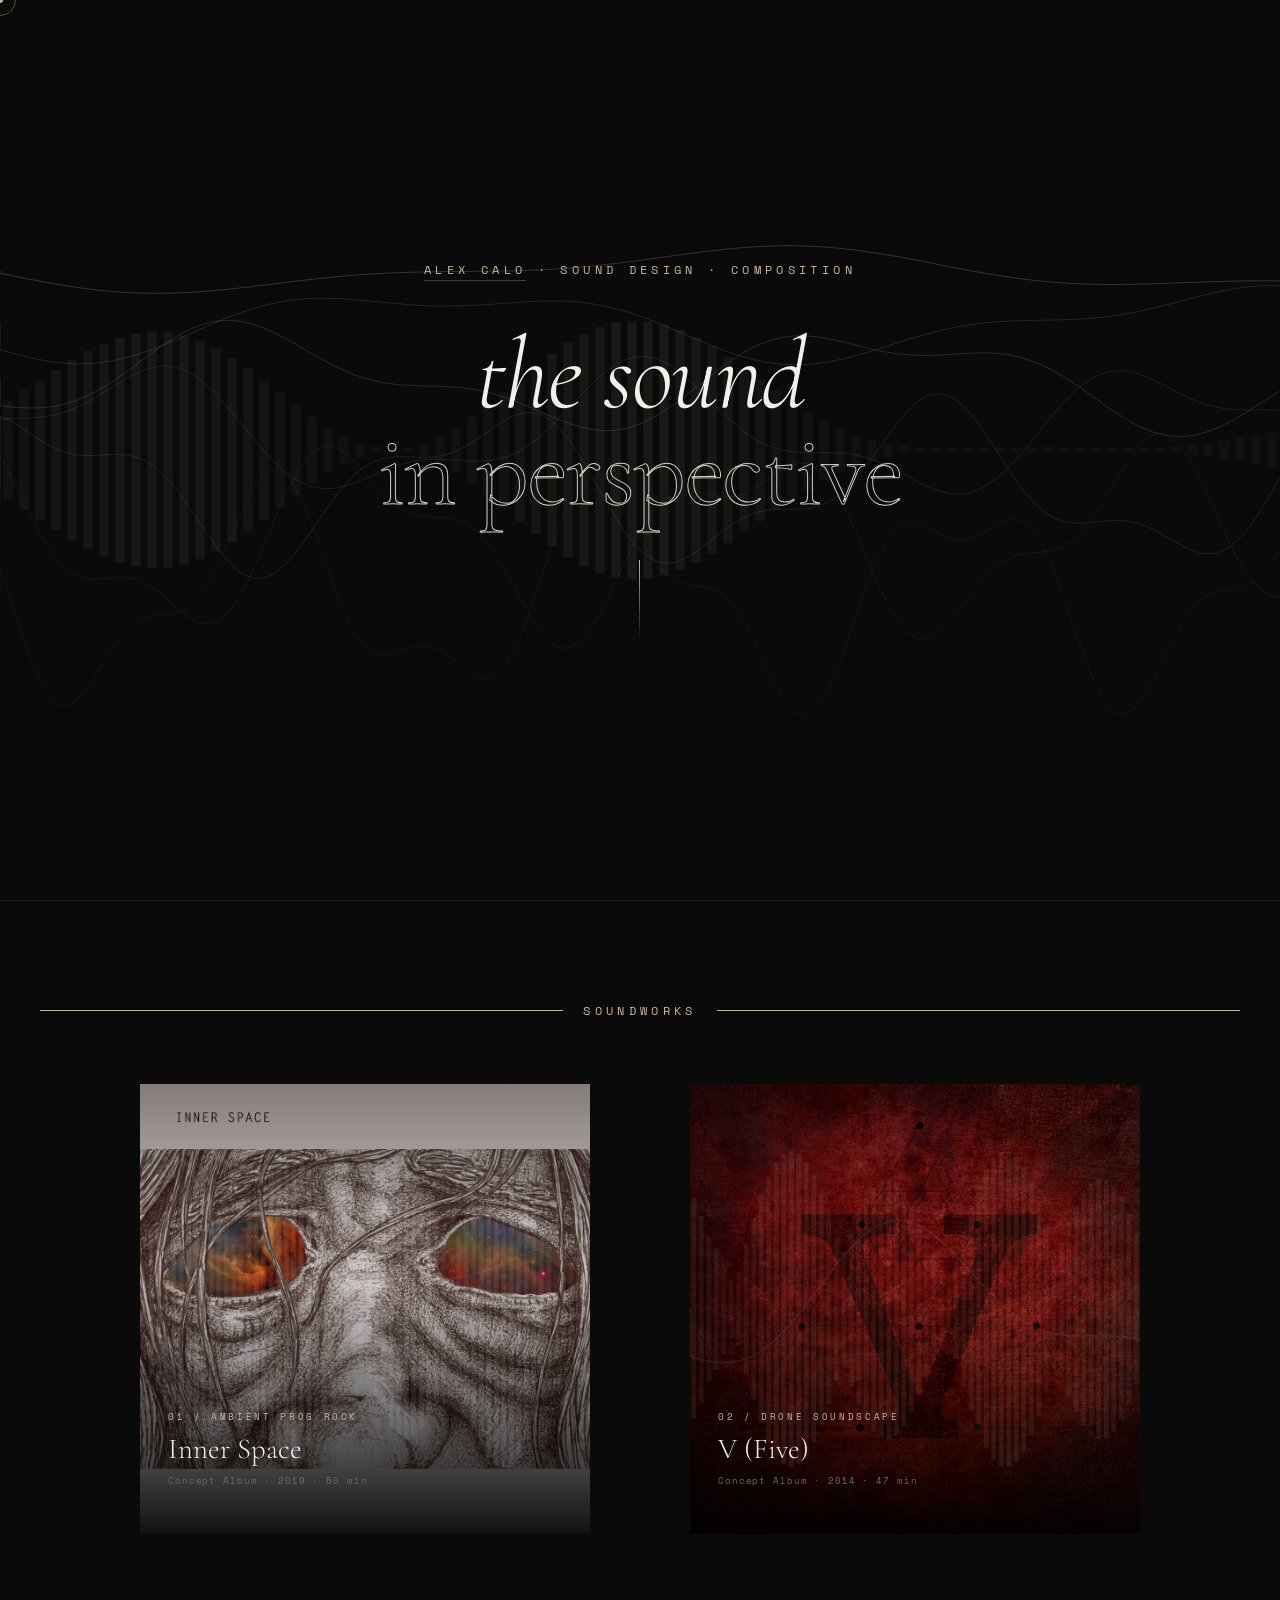
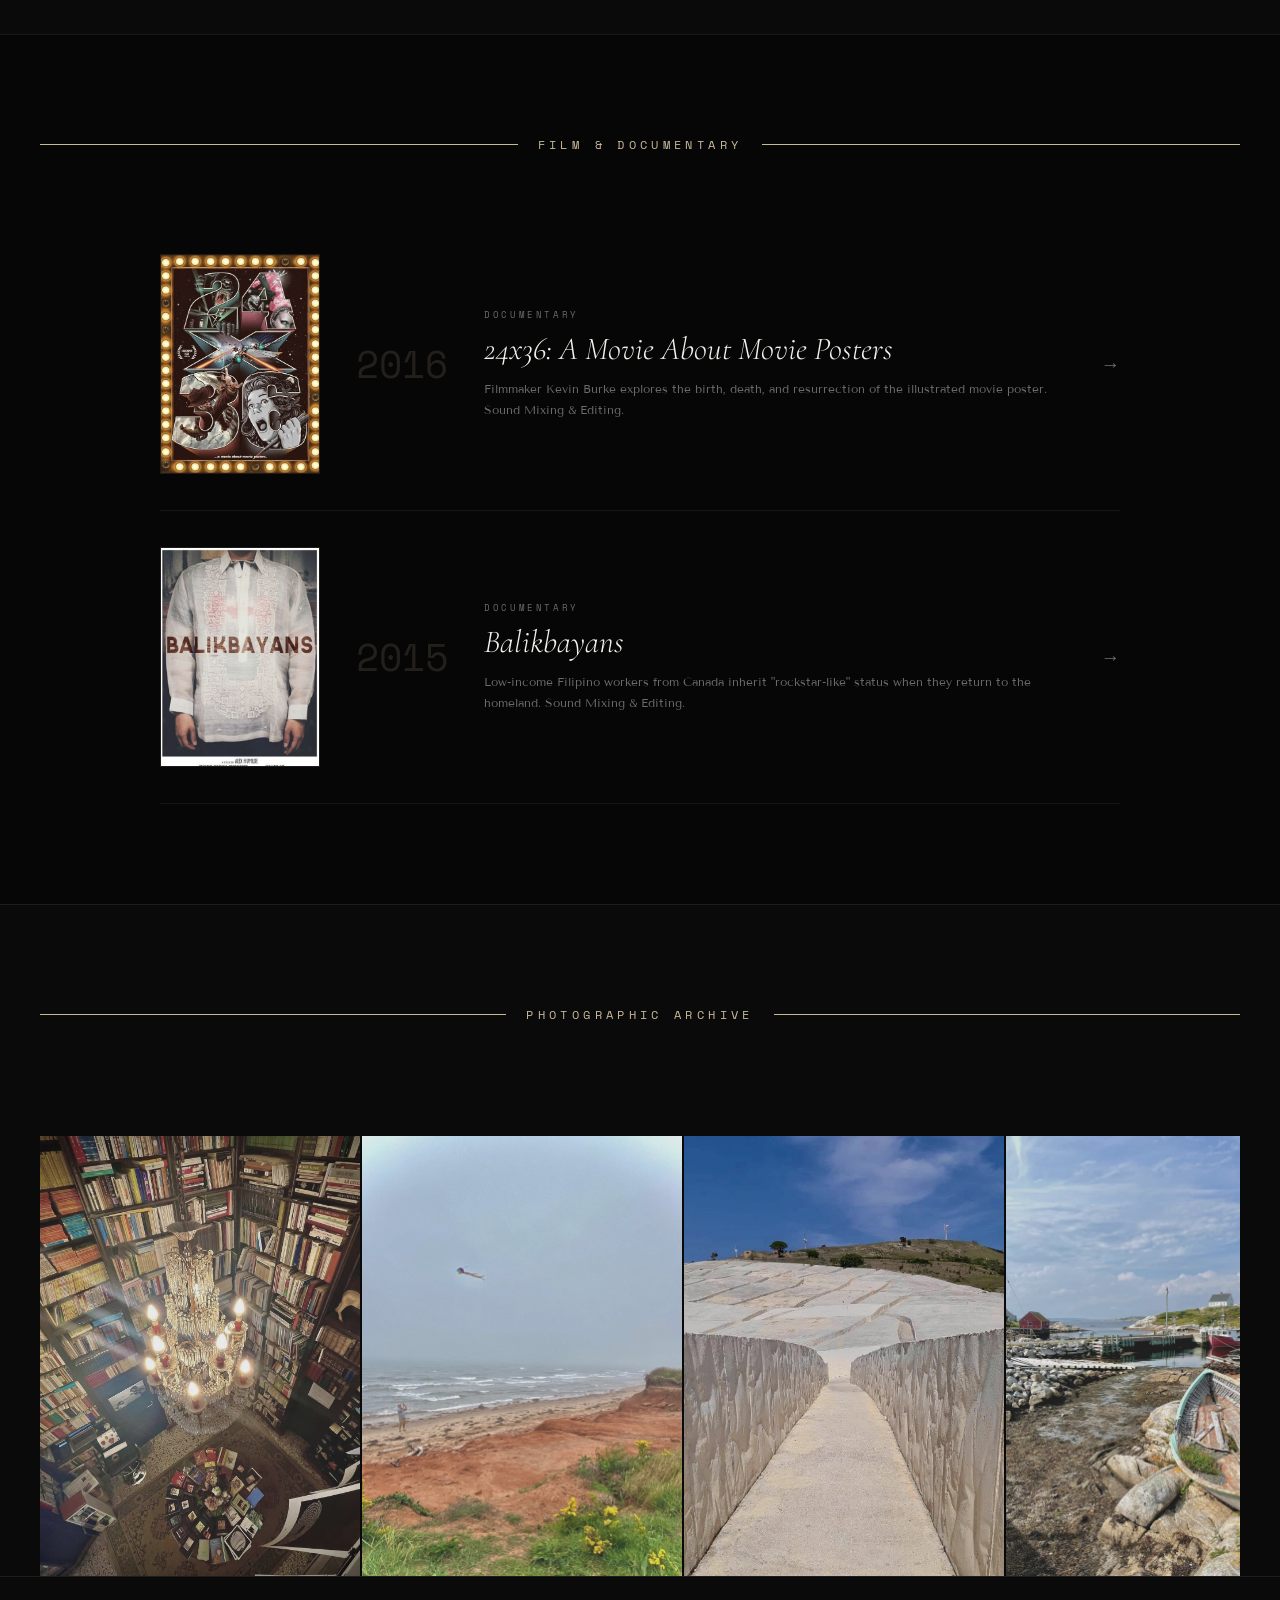
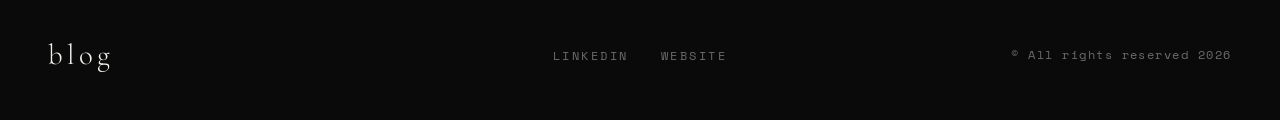
==== blog.html @ 9c6b8a1a "Add files via upload" ====
<!DOCTYPE html>
<html lang="en">
<head>
<meta charset="UTF-8">
<meta name="viewport" content="width=device-width, initial-scale=1.0">
<title>blog</title>
<link rel="preconnect" href="https://fonts.googleapis.com">
<link href="https://fonts.googleapis.com/css2?family=Cormorant+Garamond:ital,wght@0,300;0,400;1,300;1,400&family=Tenor+Sans&family=Space+Mono:ital@0;1&display=swap" rel="stylesheet">
<style>
  :root {
    --ink:    #0a0a0a;
    --paper:  #f2f0eb;
    --ash:    #6b6b6b;
    --bone:   #d4d0c8;
    --accent: #c8b89a;
    --white:  #f9f7f4;
  }

  *, *::before, *::after { box-sizing: border-box; margin: 0; padding: 0; }
  html { scroll-behavior: smooth; }

  body {
    background: var(--ink);
    color: var(--paper);
    font-family: 'Tenor Sans', sans-serif;
    overflow-x: hidden;
    cursor: crosshair;
  }

  /* ─── CURSOR ─── */
  .cursor-dot {
    position: fixed; width: 6px; height: 6px;
    background: var(--accent); border-radius: 50%;
    pointer-events: none; z-index: 9999;
    transform: translate(-50%, -50%);
  }
  .cursor-ring {
    position: fixed; width: 32px; height: 32px;
    border: 1px solid rgba(200,184,154,.4); border-radius: 50%;
    pointer-events: none; z-index: 9998;
    transform: translate(-50%, -50%);
    transition: transform .08s linear;
  }

  /* ─── HERO ─── */
  #hero {
    min-height: 100vh;
    display: flex; flex-direction: column;
    justify-content: center; align-items: center;
    position: relative; overflow: hidden;
    padding-top: 100px;
  }
  #waveCanvas {
    position: absolute; top: 0; left: 0;
    width: 100%; height: 100%; opacity: .55;
  }
  .hero-content {
    position: relative; z-index: 2;
    text-align: center; padding: 0 24px;
  }
  .hero-eyebrow {
    font-family: 'Space Mono', monospace;
    font-size: .78rem; letter-spacing: .35em; text-transform: uppercase;
    color: var(--accent); margin-bottom: 28px;
    opacity: 0; animation: fadeUp .8s .4s forwards;
  }
  .hero-eyebrow a {
    color: inherit; text-decoration: none;
    border-bottom: 1px solid rgba(200,184,154,.3);
    padding-bottom: 1px; transition: border-color .3s;
  }
  .hero-eyebrow a:hover { border-color: var(--accent); }
  h1 {
    font-family: 'Cormorant Garamond', serif;
    font-size: clamp(3.2rem, 8vw, 9rem);
    font-weight: 300; font-style: italic;
    line-height: .95; color: var(--paper); letter-spacing: -.02em;
    opacity: 0; animation: fadeUp .9s .6s forwards;
  }
  h1 em {
    font-style: normal; color: transparent;
    -webkit-text-stroke: 1px var(--bone);
  }
  .hero-line {
    width: 1px; height: 80px;
    background: linear-gradient(to bottom, var(--accent), transparent);
    margin: 40px auto 0;
    opacity: 0; animation: fadeUp .8s 1s forwards;
  }

  /* ─── SECTION BASE ─── */
  section {
    padding: clamp(40px, 10vw, 100px) clamp(24px, 6vw, 40px);
    position: relative;
  }
  /* Left-aligned label */
  .section-label {
    font-family: 'Space Mono', monospace;
    font-size: .78rem; letter-spacing: .35em; text-transform: uppercase;
    color: var(--accent); margin-bottom: 64px;
    display: flex; align-items: center; gap: 20px;
  }
  .section-label::before {
    content: ''; flex: 0 0 40px; height: 1px; background: var(--accent);
  }

  /* Centered label — accent lines on both sides, mirrors hero */
  .section-label-center {
    font-family: 'Space Mono', monospace;
    font-size: .78rem; letter-spacing: .35em; text-transform: uppercase;
    color: var(--accent); margin-bottom: 64px;
    display: flex; align-items: center; justify-content: center;
    gap: 20px; text-align: center;
    width: 100%;        /* stretch across parent so lines always extend */
    align-self: stretch;
  }
  .section-label-center::before,
  .section-label-center::after {
    content: ''; flex: 1; height: .5px; background: var(--accent);
  }

  /* ══════════════════════════════════════════════════
     ALBUM SECTION — centered like hero
     Layer order (bottom → top):
       1. .album-cover     — PNG image, object-fit:cover
       2. .album-tint      — dark gradient, keeps text legible
       3. .album-canvas    — animated waveform at 10% opacity
       4. .album-play-btn  — play/pause with countdown ring (shows on hover)
       5. .album-info      — title / meta / YouTube link (slides up on hover)
  ══════════════════════════════════════════════════ */
  #albums {
    border-top: 1px solid rgba(200,184,154,.1);
    display: flex;
    flex-direction: column;
    align-items: center;
  }
  .album-grid {
    display: grid;
    grid-template-columns: repeat(2, 1fr);
    gap: 100px;
    width: 100%;
    max-width: 1000px;
  }
  .album-card {
    position: relative; overflow: hidden;
    aspect-ratio: 1; background: #111;
    cursor: default;
  }

  /* Layer 1 — Album cover image */
  .album-cover {
    position: absolute; inset: 0;
    width: 100%; height: 100%;
    object-fit: cover; object-position: center;
    display: block;
    transition: transform .7s cubic-bezier(.25,.46,.45,.94);
  }
  .album-card:hover .album-cover { transform: scale(1.04); }

  /* Layer 2 — Permanent dark tint so text is always readable */
  .album-tint {
    position: absolute; inset: 0;
    background:
      linear-gradient(to top,  rgba(0,0,0,.92) 0%, rgba(0,0,0,.15) 55%, transparent 100%),
      linear-gradient(to bottom,rgba(0,0,0,.45) 0%, transparent 40%);
    z-index: 1;
  }

  /* Layer 3 — Animated soundwave overlay (90% transparent = opacity .10) */
  .album-canvas {
    position: absolute; inset: 0;
    width: 100%; height: 100%;
    opacity: .10;
    z-index: 2;
    mix-blend-mode: screen;
    pointer-events: none;
  }

  /* Layer 4 — Play / Pause button with countdown ring */
  .album-play-btn {
    position: absolute; top: 16px; right: 16px;
    width: 48px; height: 48px;
    border: 1px solid rgba(200,184,154,.55);
    border-radius: 50%;
    display: flex; align-items: center; justify-content: center;
    opacity: 0; transform: scale(.8);
    transition: opacity .3s, transform .3s, background .2s, border-color .2s;
    z-index: 4;
    backdrop-filter: blur(6px);
    background: rgba(0,0,0,.35);
    cursor: pointer;
  }
  .album-card:hover .album-play-btn { opacity: 1; transform: scale(1); }
  .album-play-btn:hover {
    background: rgba(200,184,154,.18);
    border-color: var(--accent);
  }
  /* Play triangle */
  .play-icon {
    width: 0; height: 0;
    border-top: 7px solid transparent;
    border-bottom: 7px solid transparent;
    border-left: 12px solid var(--accent);
    margin-left: 3px;
  }
  /* Pause bars — visible only when .is-playing */
  .pause-icon { display: none; gap: 4px; }
  .pause-icon span {
    display: block; width: 3px; height: 14px;
    background: var(--accent); border-radius: 1px;
  }
  .album-play-btn.is-playing .play-icon  { display: none; }
  .album-play-btn.is-playing .pause-icon { display: flex; }

  /* SVG countdown ring */
  .album-play-btn svg.progress-ring {
    position: absolute; inset: -1px;
    width: calc(100% + 2px); height: calc(100% + 2px);
    transform: rotate(-90deg);
    pointer-events: none;
  }
  .album-play-btn svg.progress-ring circle {
    fill: none;
    stroke: var(--accent);
    stroke-width: 1.5;
    stroke-dasharray: 141;
    stroke-dashoffset: 141;
    stroke-linecap: round;
  }

  /* Layer 5 — Info overlay */
  .album-info {
    position: absolute; bottom: 0; left: 0; right: 0;
    padding: 28px 28px 24px;
    z-index: 3;
    transform: translateY(8px);
    transition: transform .4s;
  }
  .album-card:hover .album-info { transform: translateY(0); }
  .album-num {
    font-family: 'Space Mono', monospace;
    font-size: .55rem; letter-spacing: .3em;
    color: var(--accent); margin-bottom: 8px; text-transform: uppercase;
  }
  .album-title {
    font-family: 'Cormorant Garamond', serif;
    font-size: 1.8rem; font-weight: 300; color: var(--paper);
  }
  .album-meta {
    font-family: 'Space Mono', monospace;
    font-size: .55rem; color: var(--ash);
    margin-top: 8px; letter-spacing: .1em;
  }

  /* YouTube link — slides in with the info block on hover */
  .album-yt-link {
    display: inline-flex; align-items: center; gap: 8px;
    margin-top: 14px;
    font-family: 'Space Mono', monospace;
    font-size: .52rem; letter-spacing: .18em; text-transform: uppercase;
    color: var(--accent); text-decoration: none;
    opacity: 0; transform: translateY(6px);
    transition: opacity .35s .1s, transform .35s .1s, color .2s;
  }
  .album-card:hover .album-yt-link { opacity: 1; transform: translateY(0); }
  .album-yt-link:hover { color: var(--paper); }
  .album-yt-link svg {
    width: 13px; height: 13px; flex-shrink: 0; fill: currentColor;
  }

  /* ══════════════════════════════════════════════════
     VIDEO SECTION — centered like hero
     Each item now has a movie poster thumbnail on the left.
  ══════════════════════════════════════════════════ */
  #videos {
    border-top: 1px solid rgba(200,184,154,.1);
    background: #060606;
    display: flex;
    flex-direction: column;
    align-items: center;
  }
  .video-list {
    display: flex; flex-direction: column; gap: 0;
    width: 100%;
    max-width: 960px;
  }
  .video-item {
    display: flex; align-items: center; gap: 36px;
    padding: 36px 0;
    border-bottom: 1px solid rgba(200,184,154,.08);
    cursor: pointer;
    transition: padding-left .3s;
    text-decoration: none; color: inherit;
  }
  .video-item:hover { padding-left: 10px; }

  /* Movie poster thumbnail */
  .video-poster {
    flex: 0 0 160px;
    height: 220px;
    position: relative;
    overflow: hidden;
    border: 1px solid rgba(200,184,154,.12);
    transition: border-color .3s;
  }
  .video-item:hover .video-poster { border-color: rgba(200,184,154,.4); }
  .video-poster img {
    width: 100%; height: 100%;
    object-fit: cover; object-position: center top;
    display: block;
    filter: grayscale(30%);
    transition: filter .4s, transform .5s;
  }
  .video-item:hover .video-poster img {
    filter: grayscale(0%);
    transform: scale(1.06);
  }
  /* Fallback gradient shown while image loads */
  .video-poster::before {
    content: '';
    position: absolute; inset: 0;
    background: linear-gradient(160deg, #1c1c1c, #0a0a0a);
    z-index: -1;
  }

  /* Year badge */
  .video-num {
    font-family: 'Space Mono', monospace;
    font-size: 2.4rem; font-weight: 400;
    color: rgba(200,184,154,.15); line-height: 1;
    min-width: 72px; text-align: center;
    transition: color .3s; flex-shrink: 0;
  }
  .video-item:hover .video-num { color: rgba(200,184,154,.45); }

  .video-body { flex: 1; }
  .video-tag {
    font-family: 'Space Mono', monospace;
    font-size: .55rem; letter-spacing: .3em;
    color: var(--ash); text-transform: uppercase; margin-bottom: 10px;
  }
  .video-title {
    font-family: 'Cormorant Garamond', serif;
    font-size: clamp(1.4rem, 2.5vw, 2.2rem);
    font-weight: 300; font-style: italic;
    color: var(--paper); line-height: 1.15; transition: color .3s;
  }
  .video-item:hover .video-title { color: var(--accent); }
  .video-desc {
    font-family: 'Tenor Sans', sans-serif;
    font-size: .78rem; color: var(--ash);
    margin-top: 10px; line-height: 1.7;
  }
  .video-arrow {
    font-size: 1.2rem; color: var(--ash);
    align-self: center; flex-shrink: 0;
    transition: transform .3s, color .3s;
  }
  .video-item:hover .video-arrow {
    transform: translateX(8px); color: var(--accent);
  }
  .video-arrow a {
    color: inherit; text-decoration: none;
  }

  /* ══════════════════════════════════════════════════
     PHOTO CAROUSEL
     .photo-cell uses a real <img> instead of canvas.
     Caption still slides up on hover.
  ══════════════════════════════════════════════════ */
  #photos {
    border-top: 1px solid rgba(200,184,154,.1);
    overflow: hidden; padding-bottom: 0;
  }
  .photo-header { padding-bottom: 48px; }
  .carousel-track-wrap {
    overflow: hidden; position: relative;
    margin: 0 -clamp(24px,6vw,40px);
  }
  .carousel-track {
    display: flex; gap: 2px;
    width: max-content;
    animation: slide 38s linear infinite;
    will-change: transform;
  }
  .carousel-track:hover { animation-play-state: paused; }

  @keyframes slide {
    from { transform: translateX(0); }
    to   { transform: translateX(-50%); }
  }

  .photo-cell {
    position: relative; flex: 0 0 320px; height: 440px;
    overflow: hidden; background: #111; cursor: pointer;
  }

  /* The real photograph */
  .photo-cell img {
    position: absolute; inset: 0;
    width: 100%; height: 100%;
    object-fit: cover; object-position: center;
    display: block;
    transition: transform .6s cubic-bezier(.25,.46,.45,.94);
    filter: grayscale(20%) brightness(.92);
  }
  .photo-cell:hover img {
    transform: scale(1.05);
    filter: grayscale(0%) brightness(1);
  }

  /* Subtle grain overlay on photos */
  .photo-cell::after {
    content: '';
    position: absolute; inset: 0;
    background-image: url("data:image/svg+xml,%3Csvg viewBox='0 0 200 200' xmlns='http://www.w3.org/2000/svg'%3E%3Cfilter id='n'%3E%3CfeTurbulence type='fractalNoise' baseFrequency='0.75' numOctaves='4' stitchTiles='stitch'/%3E%3C/filter%3E%3Crect width='100%25' height='100%25' filter='url(%23n)' opacity='0.06'/%3E%3C/svg%3E");
    background-size: 180px;
    pointer-events: none; z-index: 1; opacity: .5;
  }

  /* Caption slides up on hover */
  .photo-caption {
    position: absolute; bottom: 0; left: 0; right: 0;
    padding: 56px 20px 20px;
    background: linear-gradient(to top, rgba(0,0,0,.88) 0%, transparent 100%);
    opacity: 0; transition: opacity .4s;
    z-index: 2;
  }
  .photo-cell:hover .photo-caption { opacity: 1; }
  .caption-text {
    font-family: 'Cormorant Garamond', serif;
    font-size: 1rem; font-style: italic; color: var(--paper);
    line-height: 1.35;
  }
  .caption-loc {
    font-family: 'Space Mono', monospace;
    font-size: .5rem; letter-spacing: .22em;
    color: var(--accent); margin-top: 6px; text-transform: uppercase;
  }

  /* ─── FOOTER ─── */
  footer {
    padding: 60px 48px 48px;
    border-top: 1px solid rgba(200,184,154,.1);
    display: grid; grid-template-columns: 1fr 1fr 1fr;
    align-items: center; gap: 24px;
  }
  .footer-brand {
    font-family: 'Cormorant Garamond', serif;
    font-size: 1.8rem; font-weight: 300; letter-spacing: .15em;
  }
  .footer-links { display: flex; justify-content: center; gap: 32px; list-style: none; }
  .footer-links a {
    font-family: 'Space Mono', monospace;
    font-size: .78rem; letter-spacing: .2em; text-transform: uppercase;
    color: var(--ash); text-decoration: none; transition: color .3s;
  }
  .footer-links a:hover { color: var(--accent); }
  .footer-copy {
    font-family: 'Space Mono', monospace;
    font-size: .78rem; color: var(--ash);
    letter-spacing: .12em; text-align: right;
  }

  /* ─── ANIMATIONS ─── */
  @keyframes fadeUp {
    from { opacity: 0; transform: translateY(24px); }
    to   { opacity: 1; transform: translateY(0); }
  }
  .reveal { opacity: 0; transform: translateY(30px); transition: opacity .8s, transform .8s; }
  .reveal.visible { opacity: 1; transform: none; }

  /* ─── RESPONSIVE ─── */
  @media (max-width: 768px) {
    .album-grid { grid-template-columns: 1fr; }
    footer { grid-template-columns: 1fr; text-align: center; }
    .footer-copy { text-align: center; }
    .video-num { font-size: 1.8rem; min-width: 50px; }
    .video-poster { flex: 0 0 110px; height: 155px; }
    .photo-cell { flex: 0 0 260px; height: 360px; }
  }
</style>
</head>
<body>

<div class="cursor-dot" id="dot"></div>
<div class="cursor-ring" id="ring"></div>

<!-- ═══════════════════════════════════════
     HERO
═══════════════════════════════════════ -->
<section id="hero">
  <canvas id="waveCanvas"></canvas>
  <div class="hero-content">
    <p class="hero-eyebrow"><a href="index.html">Alex Calo</a> · Sound Design · Composition</p><br>
    <h1>the sound<br><em>in perspective</em></h1>
    <div class="hero-line"></div>
  </div>
</section>

<!-- ═══════════════════════════════════════
     SOUNDWORKS / ALBUMS
     ─────────────────────────────────────
     HOW TO ADD YOUR ALBUM COVERS:
     • Upload your PNG/JPG to the same folder
       as this HTML file (or your WP media library).
     • Replace the src="" paths below.
     • The animated canvas wave sits on top
       at 10% opacity — the cover shows clearly.
═══════════════════════════════════════ -->
<section id="albums">
  <div class="section-label-center reveal">Soundworks</div>
  <div class="album-grid reveal">

    <!-- ── ALBUM 1 ── Inner Space ── -->
    <!-- REPLACE data-preview with your ~10sec MP3 path            -->
    <!-- REPLACE data-youtube with your real YouTube URL           -->
    <div class="album-card"
         data-preview="samples/inner-space.mp3"
         data-youtube="https://youtu.be/G7PtUI76_68">

      <!-- REPLACE src with your album cover path -->
      <img
        class="album-cover"
        src="covers/inner-space.png"
        alt="Inner Space album cover"
        loading="lazy"
        onerror="this.style.display='none'"
      >

      <div class="album-tint"></div>
      <canvas class="album-canvas" id="ac1"></canvas>

      <!-- Play / Pause button with countdown ring -->
      <button class="album-play-btn" aria-label="Play 10-second preview">
        <div class="play-icon"></div>
        <div class="pause-icon"><span></span><span></span></div>
        <svg class="progress-ring" viewBox="0 0 50 50" aria-hidden="true">
          <circle cx="25" cy="25" r="22.5"/>
        </svg>
      </button>

      <!-- Info overlay (slides up on hover) -->
      <div class="album-info">
        <div class="album-num">01 / Ambient Prog Rock</div>
        <div class="album-title">Inner Space</div>
        <div class="album-meta">Concept Album · 2019 · 50 min</div>
        <!-- REPLACE href with your real YouTube URL -->
        <a class="album-yt-link"
           href="https://youtu.be/G7PtUI76_68"
           target="_blank" rel="noopener"
           onclick="event.stopPropagation()">
          <svg viewBox="0 0 24 24"><path d="M23.5 6.2a3 3 0 0 0-2.1-2.1C19.5 3.6 12 3.6 12 3.6s-7.5 0-9.4.5A3 3 0 0 0 .5 6.2C0 8.1 0 12 0 12s0 3.9.5 5.8a3 3 0 0 0 2.1 2.1c1.9.5 9.4.5 9.4.5s7.5 0 9.4-.5a3 3 0 0 0 2.1-2.1C24 15.9 24 12 24 12s0-3.9-.5-5.8zM9.8 15.5V8.5l6.2 3.5-6.2 3.5z"/></svg>
          Listen on YouTube
        </a>
      </div>
    </div>

    <!-- ── ALBUM 2 ── V (Five) ── -->
    <!-- REPLACE data-preview with your ~10sec MP3 path            -->
    <!-- REPLACE data-youtube with your real YouTube URL           -->
    <div class="album-card"
         data-preview="samples/v-five.mp3"
         data-youtube="https://youtu.be/V_FIVE_YT_ID">

      <!-- REPLACE src with your album cover path -->
      <img
        class="album-cover"
        src="covers/v-five.png"
        alt="V (Five) album cover"
        loading="lazy"
        onerror="this.style.display='none'"
      >

      <div class="album-tint"></div>
      <canvas class="album-canvas" id="ac2"></canvas>

      <button class="album-play-btn" aria-label="Play 10-second preview">
        <div class="play-icon"></div>
        <div class="pause-icon"><span></span><span></span></div>
        <svg class="progress-ring" viewBox="0 0 50 50" aria-hidden="true">
          <circle cx="25" cy="25" r="22.5"/>
        </svg>
      </button>

      <div class="album-info">
        <div class="album-num">02 / Drone Soundscape</div>
        <div class="album-title">V (Five)</div>
        <div class="album-meta">Concept Album · 2014 · 47 min</div>
        <!-- REPLACE href with your real YouTube URL -->
        <a class="album-yt-link"
           href="https://youtu.be/V_FIVE_YT_ID"
           target="_blank" rel="noopener"
           onclick="event.stopPropagation()">
          <svg viewBox="0 0 24 24"><path d="M23.5 6.2a3 3 0 0 0-2.1-2.1C19.5 3.6 12 3.6 12 3.6s-7.5 0-9.4.5A3 3 0 0 0 .5 6.2C0 8.1 0 12 0 12s0 3.9.5 5.8a3 3 0 0 0 2.1 2.1c1.9.5 9.4.5 9.4.5s7.5 0 9.4-.5a3 3 0 0 0 2.1-2.1C24 15.9 24 12 24 12s0-3.9-.5-5.8zM9.8 15.5V8.5l6.2 3.5-6.2 3.5z"/></svg>
          Listen on YouTube
        </a>
      </div>
    </div>

  </div>
</section>

<!-- ═══════════════════════════════════════
     FILM & DOCUMENTARY
     ─────────────────────────────────────
     HOW TO ADD MOVIE POSTERS:
     • Upload poster images to "posters/" folder.
     • Replace the src="" paths below.
     • Posters display grayscale by default,
       switching to full color on hover.
═══════════════════════════════════════ -->
<section id="videos">
  <div class="section-label-center reveal">Film &amp; Documentary</div>
  <div class="video-list">

    <!-- ── FILM 1 ── 24x36 ── -->
    <a
      class="video-item reveal"
      href="https://www.imdb.com/it/title/tt5003654"
      target="_blank" rel="noopener"
    >
      <!-- REPLACE src with your poster, e.g. "posters/24x36.jpg" -->
      <div class="video-poster">
        <img
          src="covers/24x36.jpg"
          alt="24x36: A Movie About Movie Posters poster"
          loading="lazy"
          onerror="this.style.opacity='0'"
        >
      </div>

      <div class="video-num">2016</div>

      <div class="video-body">
        <div class="video-tag">Documentary</div>
        <div class="video-title">24x36: A Movie About Movie Posters</div>
        <div class="video-desc">Filmmaker Kevin Burke explores the birth, death, and resurrection of the illustrated movie poster. Sound Mixing &amp; Editing.</div>
      </div>

      <div class="video-arrow">→</div>
    </a>

    <!-- ── FILM 2 ── Balikbayans ── -->
    <a
      class="video-item reveal"
      href="https://www.imdb.com/it/title/tt4701712"
      target="_blank" rel="noopener"
    >
      <!-- REPLACE src with your poster, e.g. "posters/balikbayans.jpg" -->
      <div class="video-poster">
        <img
          src="covers/balikbayans.jpg"
          alt="Balikbayans poster"
          loading="lazy"
          onerror="this.style.opacity='0'"
        >
      </div>

      <div class="video-num">2015</div>

      <div class="video-body">
        <div class="video-tag">Documentary</div>
        <div class="video-title">Balikbayans</div>
        <div class="video-desc">Low-income Filipino workers from Canada inherit "rockstar-like" status when they return to the homeland. Sound Mixing &amp; Editing.</div>
      </div>

      <div class="video-arrow">→</div>
    </a>

  </div>
</section>

<!-- ═══════════════════════════════════════
     PHOTOGRAPHIC ARCHIVE
     ─────────────────────────────────────
     HOW TO ADD YOUR PHOTOS:
     • Upload your images to a "photos/" folder.
     • Edit the `photos` array in the <script>
       section below — update src, caption, loc.
     • The list duplicates automatically for the
       infinite-scroll loop. Aim for 6–10 photos.
═══════════════════════════════════════ -->
<section id="photos">
  <div class="photo-header">
    <div class="section-label-center reveal">Photographic Archive</div>
  </div>
  <div class="carousel-track-wrap">
    <div class="carousel-track" id="photoTrack"></div>
  </div>
</section>

<!-- ═══════════════════════════════════════
     FOOTER
═══════════════════════════════════════ -->
<footer id="contact">
  <div class="footer-brand">blog</div>
  <ul class="footer-links">
    <li><a href="https://linkedin.com/in/alexcalo" target="_blank" rel="noopener">LinkedIn</a></li>
    <li><a href="index.html">Website</a></li>
  </ul>
  <p class="footer-copy">© All rights reserved 2026</p>
</footer>

<script>
/* ── CURSOR ── */
const dot  = document.getElementById('dot');
const ring = document.getElementById('ring');
document.addEventListener('mousemove', e => {
  dot.style.left  = e.clientX + 'px';
  dot.style.top   = e.clientY + 'px';
  ring.style.left = e.clientX + 'px';
  ring.style.top  = e.clientY + 'px';
});

/* ── HERO WAVEFORM ── */
(function() {
  const canvas = document.getElementById('waveCanvas');
  const ctx    = canvas.getContext('2d');
  let w, h, t  = 0;
  function resize() {
    w = canvas.width  = canvas.offsetWidth;
    h = canvas.height = canvas.offsetHeight;
  }
  resize();
  window.addEventListener('resize', resize);
  const colors = ['rgba(242,240,235,', 'rgba(200,184,154,'];
  function draw() {
    ctx.clearRect(0, 0, w, h);
    for (let l = 0; l < 7; l++) {
      const phase   = (l / 7) * Math.PI * 2;
      const amp     = 18 + l * 12;
      const freq    = .006 + l * .002;
      const speed   = .4   + l * .15;
      const yBase   = h * (.3 + l * .06);
      const opacity = .04  + (7 - l) * .04;
      ctx.beginPath();
      ctx.moveTo(0, yBase);
      for (let x = 0; x <= w; x += 2) {
        const y = yBase
          + Math.sin(x * freq + t * speed + phase) * amp
          + Math.sin(x * freq * 2.3 - t * speed * .7) * (amp * .4);
        ctx.lineTo(x, y);
      }
      ctx.strokeStyle = (l % 2 === 0 ? colors[0] : colors[1]) + opacity + ')';
      ctx.lineWidth   = 1;
      ctx.stroke();
    }
    const barW = w / 80;
    for (let i = 0; i < 80; i++) {
      const barH = (Math.sin(i * .18 + t * .6) * .5 + .5)
                 * (Math.sin(i * .07 - t * .3) * .5 + .5) * h * .38 + 4;
      ctx.fillStyle = `rgba(200,184,154,${.06 + barH / (h * .4) * .12})`;
      ctx.fillRect(i * barW + barW * .2, h * .5 - barH * .5, barW * .6, barH);
    }
    t += .012;
    requestAnimationFrame(draw);
  }
  draw();
})();

/* ── ALBUM CANVAS WAVE OVERLAY (10% opacity = 90% transparent) ──
   The wave renders brightly in white/gold; CSS holds it at 10% opacity.
   mix-blend-mode: screen lets the album art underneath show through cleanly.
*/
function drawAlbumWave(id, variant) {
  const cv = document.getElementById(id);
  if (!cv) return;
  const ctx = cv.getContext('2d');
  let t = 0;
  function resize() {
    cv.width  = cv.offsetWidth;
    cv.height = cv.offsetHeight;
  }
  resize();
  function frame() {
    const w = cv.width, h = cv.height;
    ctx.clearRect(0, 0, w, h);

    /* Spectrum bars — drawn fully opaque here; CSS opacity does the dimming */
    const bars = 60, bw = w / bars;
    for (let i = 0; i < bars; i++) {
      const barH = (Math.abs(Math.sin(i * .22 + t * .7 + variant)) * .65
                 + Math.abs(Math.sin(i * .11  - t * .4)) * .35) * h * .72;
      ctx.fillStyle = variant === 0
        ? `rgba(255,255,255,${.4 + barH / h * .5})`
        : `rgba(255,230,180,${.4 + barH / h * .5})`;
      ctx.fillRect(i * bw + bw * .18, h * .5 - barH * .5, bw * .64, barH);
    }

    /* Flowing wave line on top of bars */
    ctx.beginPath();
    ctx.moveTo(0, h * .5);
    for (let x = 0; x <= w; x += 2) {
      const y = h * .5
        + Math.sin(x * .012 + t * .9 + variant) * h * .14
        + Math.sin(x * .025 - t * .6) * h * .06;
      ctx.lineTo(x, y);
    }
    ctx.strokeStyle = 'rgba(255,255,255,0.9)';
    ctx.lineWidth   = 1.5;
    ctx.stroke();

    t += .01;
    requestAnimationFrame(frame);
  }
  frame();
}
drawAlbumWave('ac1', 0);
drawAlbumWave('ac2', Math.PI * .5);

/* ══════════════════════════════════════════════════════════════
   AUDIO PREVIEW PLAYER
   ──────────────────────────────────────────────────────────────
   • Click ▶ on an album card → loads data-preview MP3, plays
     up to 10 seconds. A countdown ring animates around the button.
   • Click again while playing → pauses immediately.
   • Starting one album auto-stops the other.
   • If the MP3 file is missing, a synthesized ambient drone tone
     plays as a placeholder so the UI stays responsive.

   To wire up your files:
     data-preview="samples/inner-space.mp3"   ← your 10-sec clip
     data-preview="samples/v-five.mp3"        ← your 10-sec clip
══════════════════════════════════════════════════════════════ */
(function() {
  const DURATION      = 10;   // seconds
  const CIRCUMFERENCE = 141;  // 2π × r(22.5)

  let activeAudio = null;
  let activeBtn   = null;
  let activeTimer = null;
  let activeRaf   = null;
  let t0          = 0;

  function resetBtn(btn) {
    btn.classList.remove('is-playing');
    const c = btn.querySelector('circle');
    if (c) c.style.strokeDashoffset = CIRCUMFERENCE;
  }

  function stopAll() {
    if (activeAudio) {
      try { activeAudio.pause(); activeAudio.currentTime = 0; } catch(e) {}
      activeAudio = null;
    }
    if (activeBtn)   { resetBtn(activeBtn); activeBtn = null; }
    if (activeTimer) { clearTimeout(activeTimer);  activeTimer = null; }
    if (activeRaf)   { cancelAnimationFrame(activeRaf); activeRaf = null; }
  }

  function tickRing(btn) {
    const c = btn.querySelector('circle');
    if (!c) return;
    (function loop() {
      const elapsed  = (performance.now() - t0) / 1000;
      const progress = Math.min(elapsed / DURATION, 1);
      c.style.strokeDashoffset = CIRCUMFERENCE * (1 - progress);
      if (progress < 1 && activeBtn === btn)
        activeRaf = requestAnimationFrame(loop);
    })();
  }

  /* Synthesized fallback — ambient drone that fades out over 10s */
  function playTone(onDone) {
    try {
      const AC   = window.AudioContext || window.webkitAudioContext;
      const ac   = new AC();
      const osc  = ac.createOscillator();
      const gain = ac.createGain();
      osc.type = 'sine';
      osc.frequency.setValueAtTime(110, ac.currentTime);
      osc.frequency.exponentialRampToValueAtTime(55, ac.currentTime + DURATION);
      gain.gain.setValueAtTime(.15, ac.currentTime);
      gain.gain.exponentialRampToValueAtTime(.001, ac.currentTime + DURATION);
      osc.connect(gain);
      gain.connect(ac.destination);
      osc.start();
      osc.stop(ac.currentTime + DURATION);
      osc.onended = () => { try { ac.close(); } catch(e){} onDone(); };
      activeAudio = {
        pause() {
          try { gain.gain.setValueAtTime(.001, ac.currentTime); osc.stop(); }
          catch(e) {}
        },
        currentTime: 0
      };
    } catch(e) { onDone(); }
  }

  document.querySelectorAll('.album-card').forEach(card => {
    const btn     = card.querySelector('.album-play-btn');
    const preview = (card.dataset.preview || '').trim();
    if (!btn) return;

    btn.addEventListener('click', function(e) {
      e.stopPropagation();

      /* Toggle off if this card is already playing */
      if (activeBtn === btn) { stopAll(); return; }

      stopAll();

      activeBtn = btn;
      btn.classList.add('is-playing');
      t0 = performance.now();

      activeTimer = setTimeout(stopAll, DURATION * 1000 + 200);
      tickRing(btn);

      const onDone = () => { if (activeBtn === btn) stopAll(); };

      if (!preview) { playTone(onDone); return; }

      const audio = new Audio();
      audio.preload = 'auto';

      audio.addEventListener('canplaythrough', () => {
        activeAudio = audio;
        audio.play().catch(() => { activeAudio = null; playTone(onDone); });
      }, { once: true });

      audio.addEventListener('error', () => { playTone(onDone); }, { once: true });
      audio.addEventListener('ended', onDone, { once: true });

      /* Hard-cap at 10 seconds even if file is longer */
      audio.addEventListener('timeupdate', () => {
        if (audio.currentTime >= DURATION) { audio.pause(); onDone(); }
      });

      audio.src = preview;
      audio.load();
    });
  });
})();

/* ════════════════════════════════════════════════════════
   PHOTO CAROUSEL — EDIT THIS ARRAY WITH YOUR IMAGES
   ════════════════════════════════════════════════════════
   Each entry:
     src     — path to your image file (relative to this HTML)
     caption — short description shown on hover
     loc     — location / date tag shown below caption

   Example paths if your photos are in a "photos/" folder:
     src: "photos/berlin-studio.jpg"

   For WordPress: use the full URL from your media library:
     src: "https://yoursite.com/wp-content/uploads/2024/berlin-studio.jpg"
*/
const photos = [
  {
    src: 	 'photos/photo-01.jpeg',
    caption: 'Bell Tower Library',
    loc:     'Palermo, IT · 2022'
  },
  {
    src:     'photos/photo-02.jpeg',
    caption: 'Mystic Kite Flying',
    loc:     'Cavendish Beach, PEI · 2023'
  },
  {
    src:     'photos/photo-03.jpeg',
    caption: 'White Path',
    loc:     'Cretto, IT · 2023'
  },
  {
    src:     'photos/photo-04.jpeg',
    caption: 'Fisherman Village',
    loc:     'St. Margarets Bay, NS · 2023'
  },
  {
    src:     'photos/photo-05.jpeg',
    caption: 'The Fellow Brother',
    loc:     'Count Frederick, NA · 2024'
  },
  {
    src:     'photos/photo-06.jpeg',
    caption: 'Snow resonance',
    loc:     'Toronto, ON · 2022'
  },
];

/* Build carousel — duplicates list for seamless loop */
(function() {
  const track = document.getElementById('photoTrack');
  const all   = [...photos, ...photos]; /* ← duplicate = infinite scroll */

  all.forEach(p => {
    const cell = document.createElement('div');
    cell.className = 'photo-cell';

    const img = document.createElement('img');
    img.src     = p.src;
    img.alt     = p.caption;
    img.loading = 'lazy';
    /* Graceful fallback: dims cell but keeps layout if image is missing */
    img.onerror = function() {
      this.style.opacity = '0';
      cell.style.background = '#141414';
    };

    const cap = document.createElement('div');
    cap.className = 'photo-caption';
    cap.innerHTML = `<div class="caption-text">${p.caption}</div>`
                  + `<div class="caption-loc">${p.loc}</div>`;

    cell.appendChild(img);
    cell.appendChild(cap);
    track.appendChild(cell);
  });
})();

/* ── SCROLL REVEAL ── */
const reveals    = document.querySelectorAll('.reveal');
const revealObs  = new IntersectionObserver((entries) => {
  entries.forEach((e, i) => {
    if (e.isIntersecting)
      setTimeout(() => e.target.classList.add('visible'), i * 80);
  });
}, { threshold: .15 });
reveals.forEach(el => revealObs.observe(el));
</script>
</body>
</html>
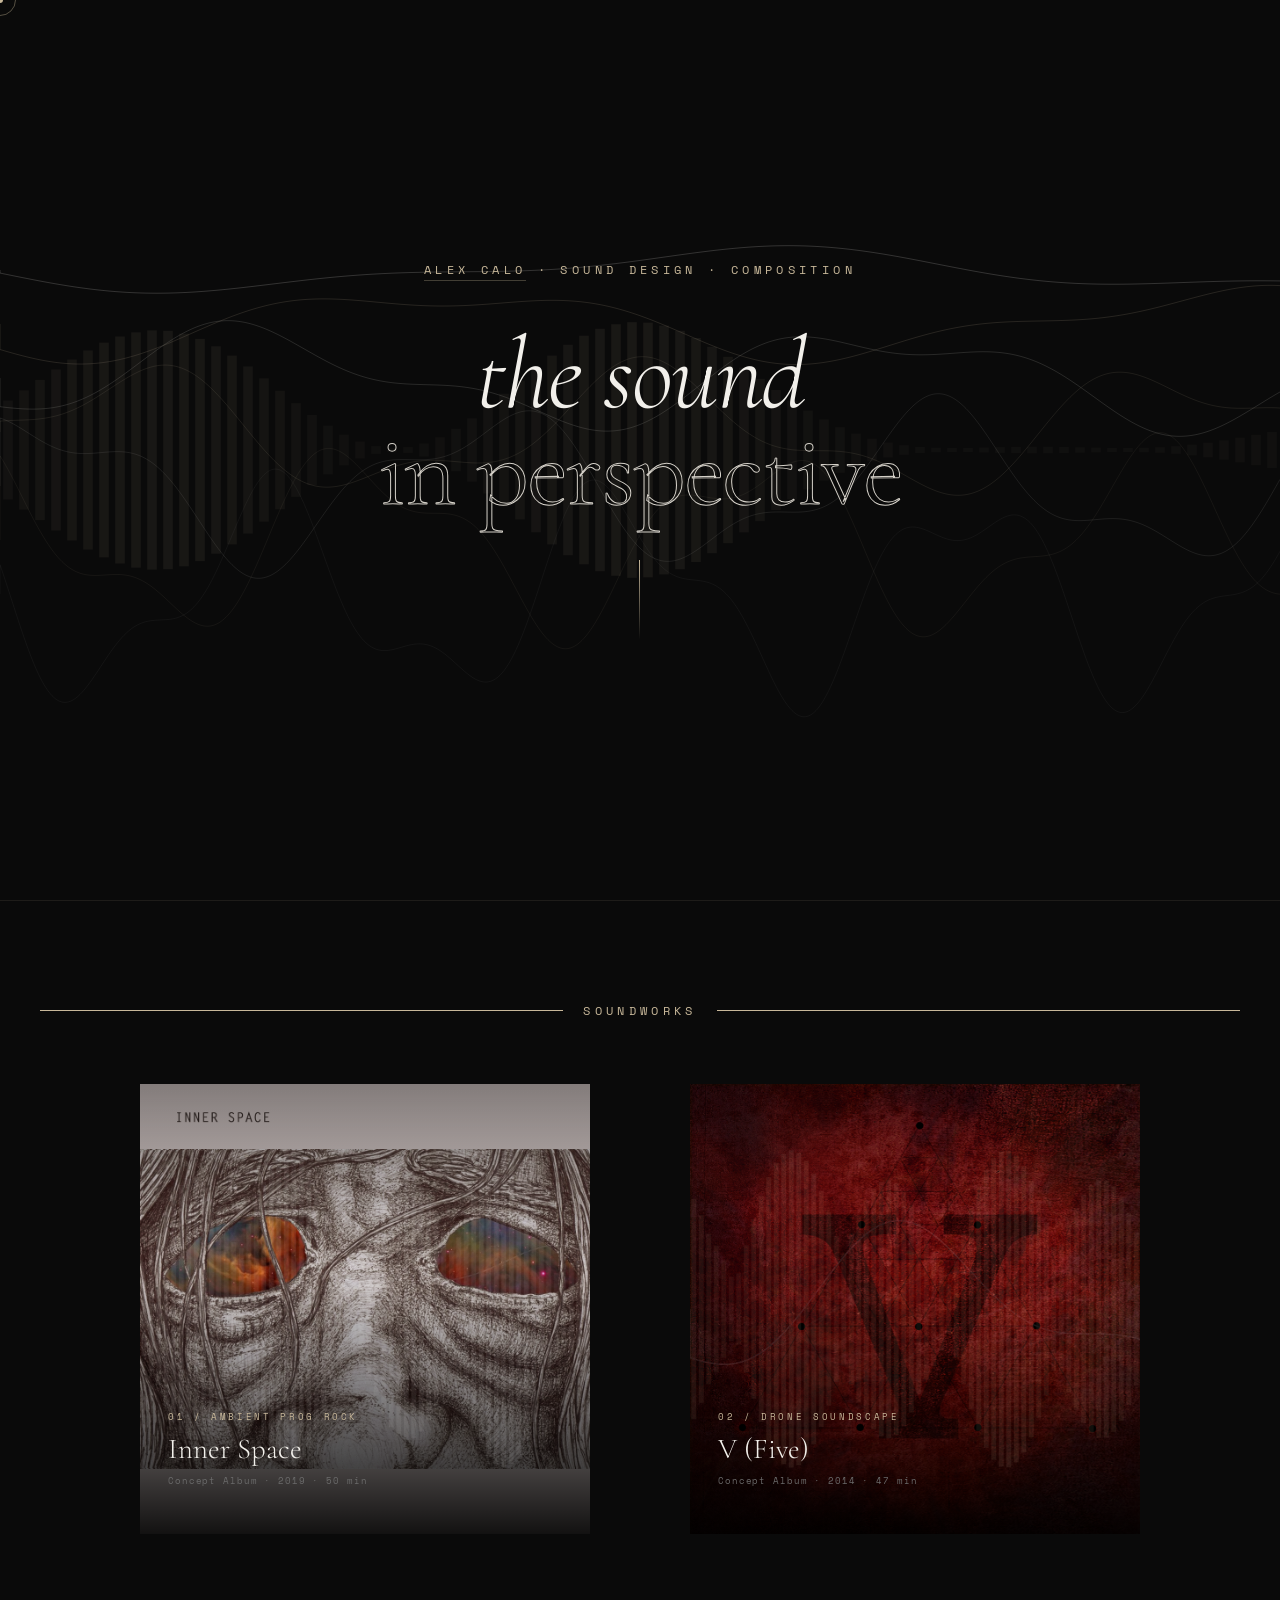
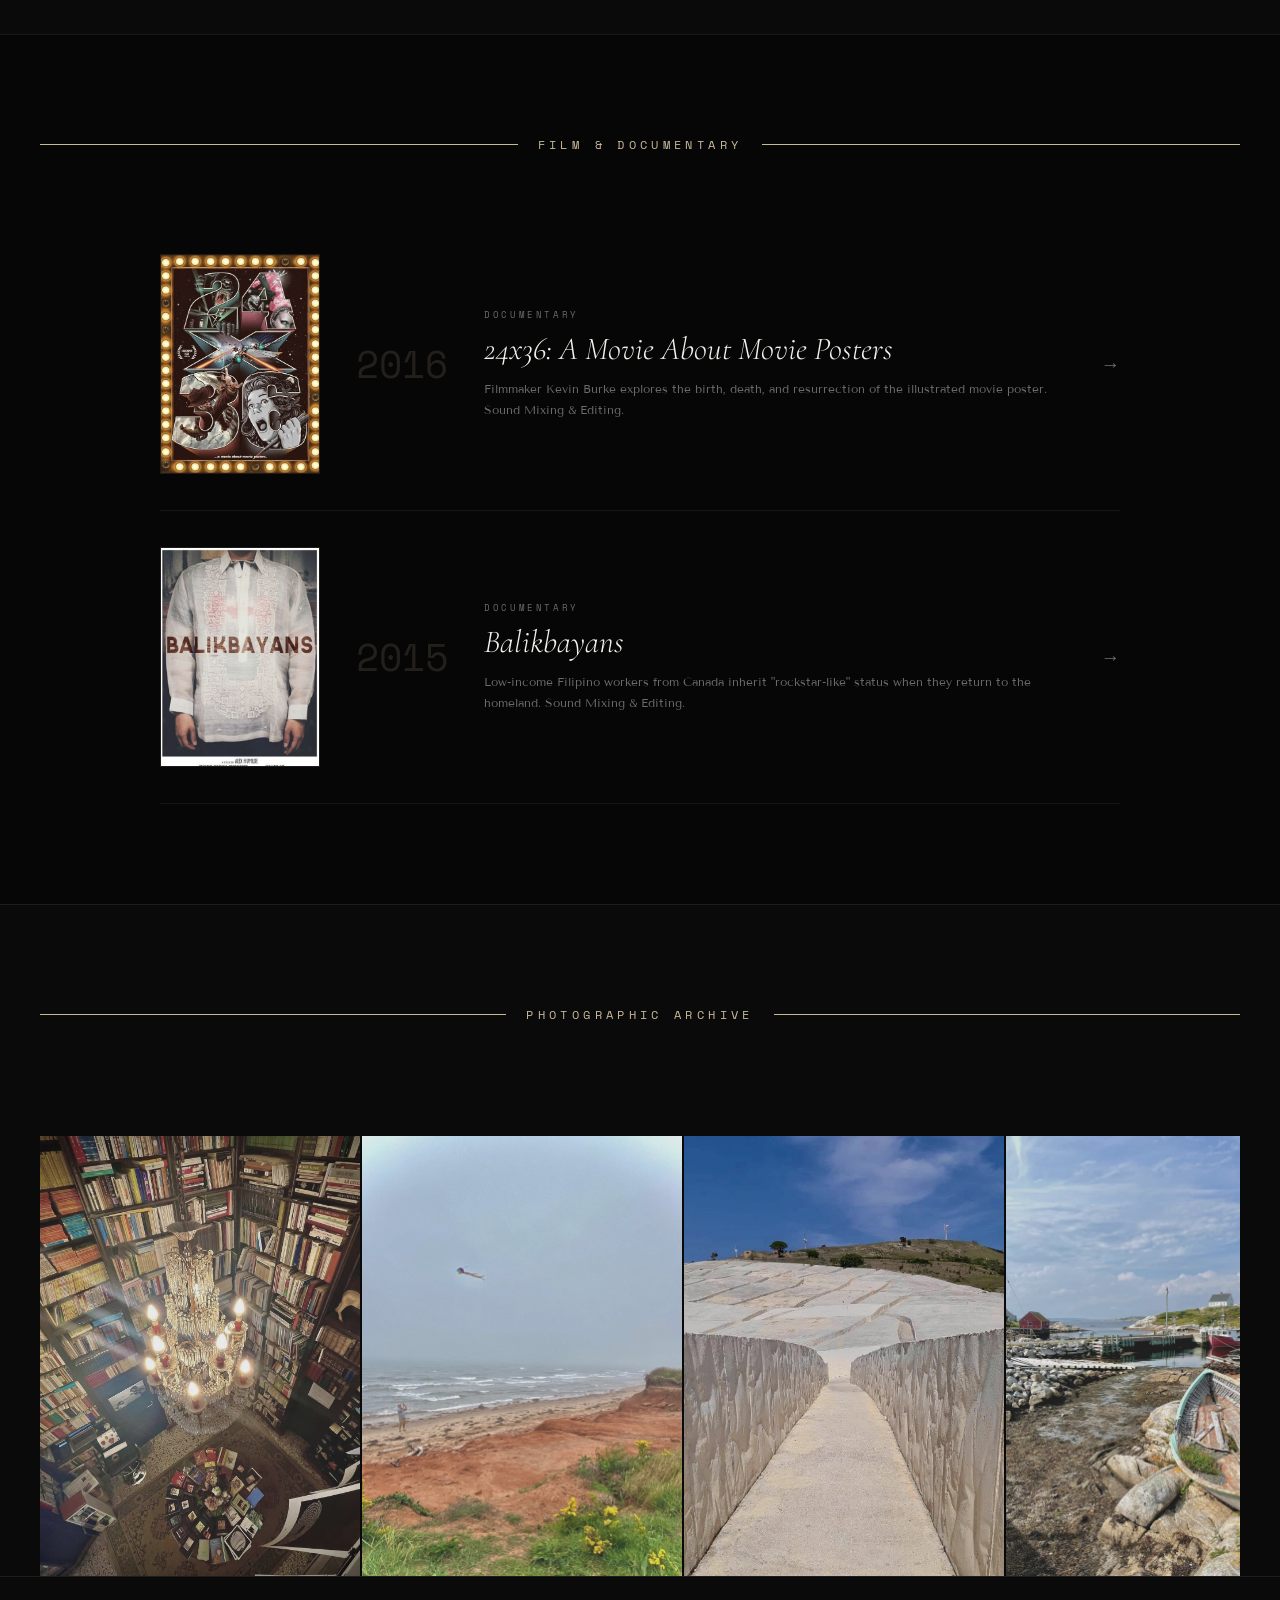
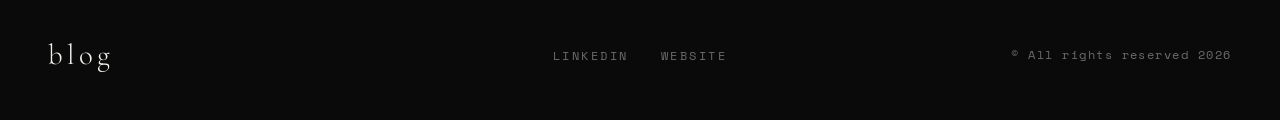
==== commit 9d331ec8: "Update blog.html" ====
--- a/blog.html
+++ b/blog.html
@@ -617,7 +617,7 @@
     <!-- ── FILM 1 ── 24x36 ── -->
     <a
       class="video-item reveal"
-      href="https://www.imdb.com/it/title/tt5003654"
+      href="https://www.imdb.com/title/tt5003654"
       target="_blank" rel="noopener"
     >
       <!-- REPLACE src with your poster, e.g. "posters/24x36.jpg" -->
@@ -644,7 +644,7 @@
     <!-- ── FILM 2 ── Balikbayans ── -->
     <a
       class="video-item reveal"
-      href="https://www.imdb.com/it/title/tt4701712"
+      href="https://www.imdb.com/title/tt4701712"
       target="_blank" rel="noopener"
     >
       <!-- REPLACE src with your poster, e.g. "posters/balikbayans.jpg" -->
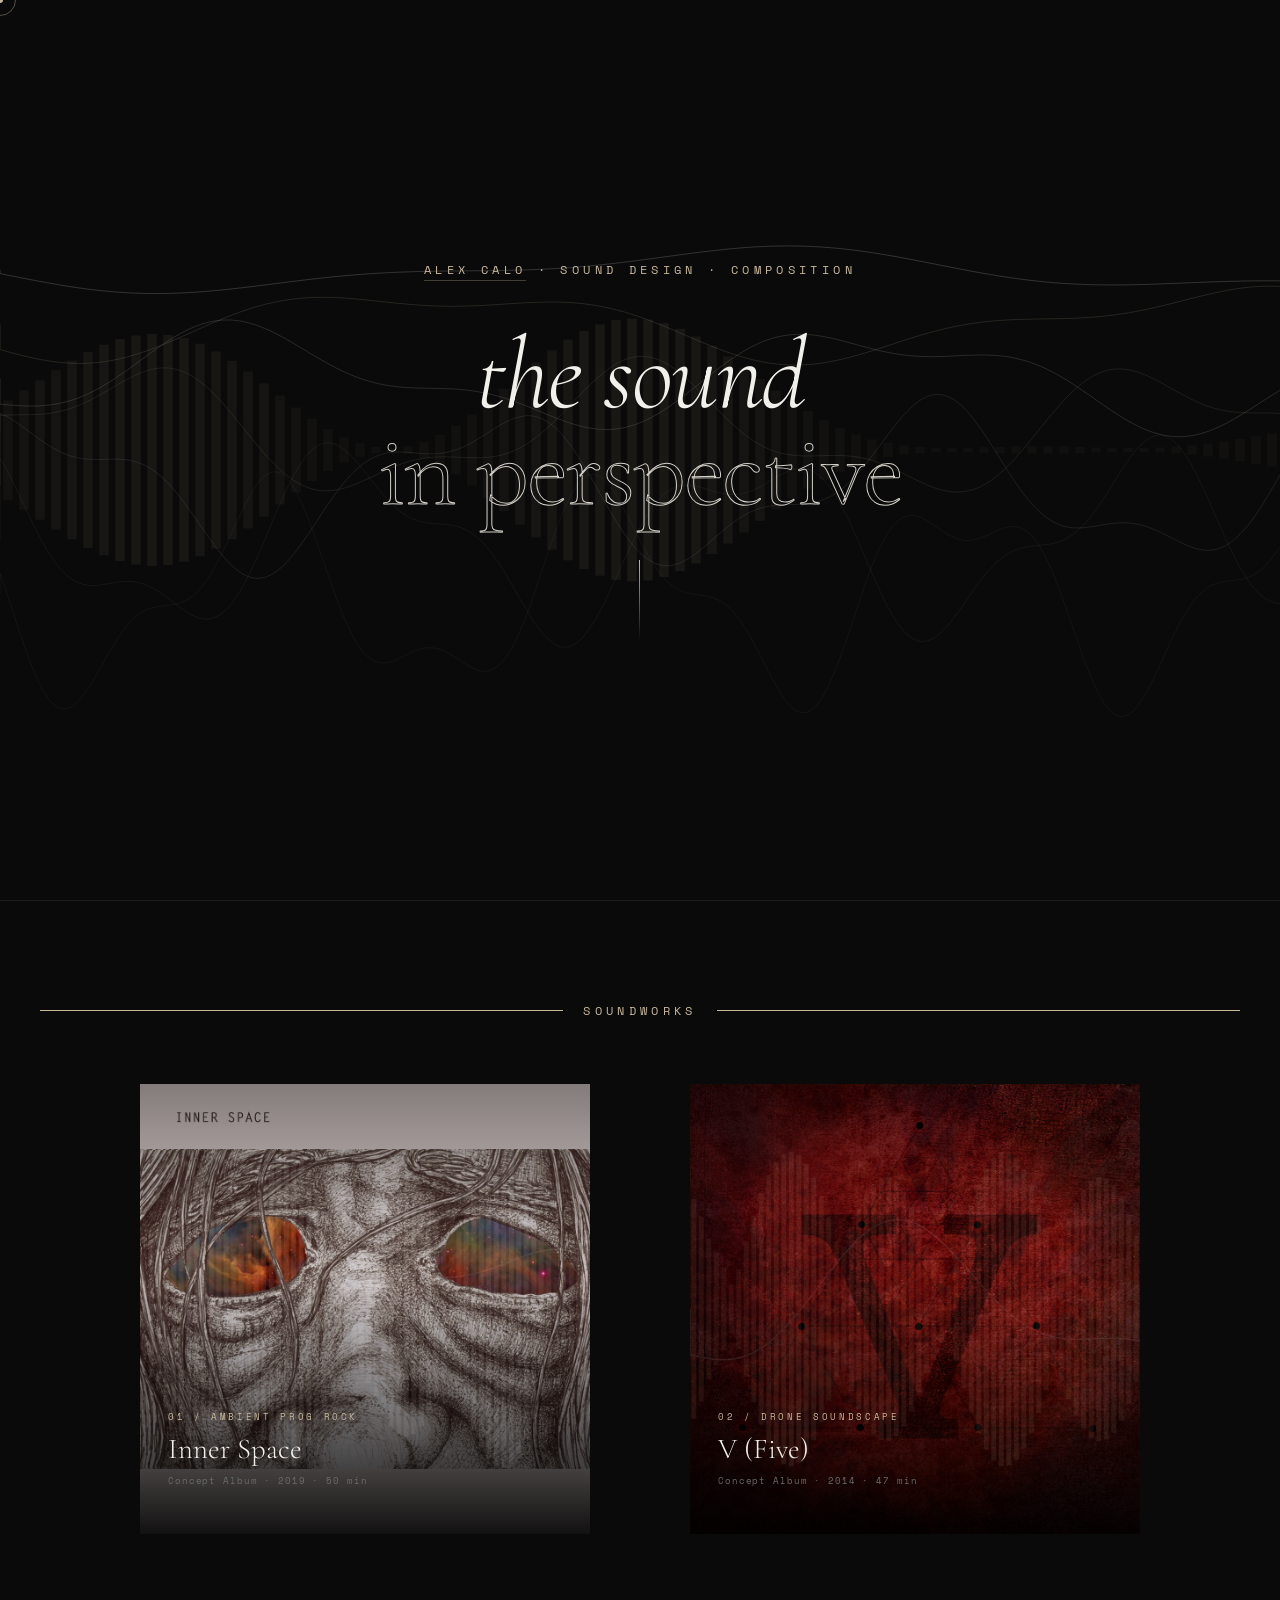
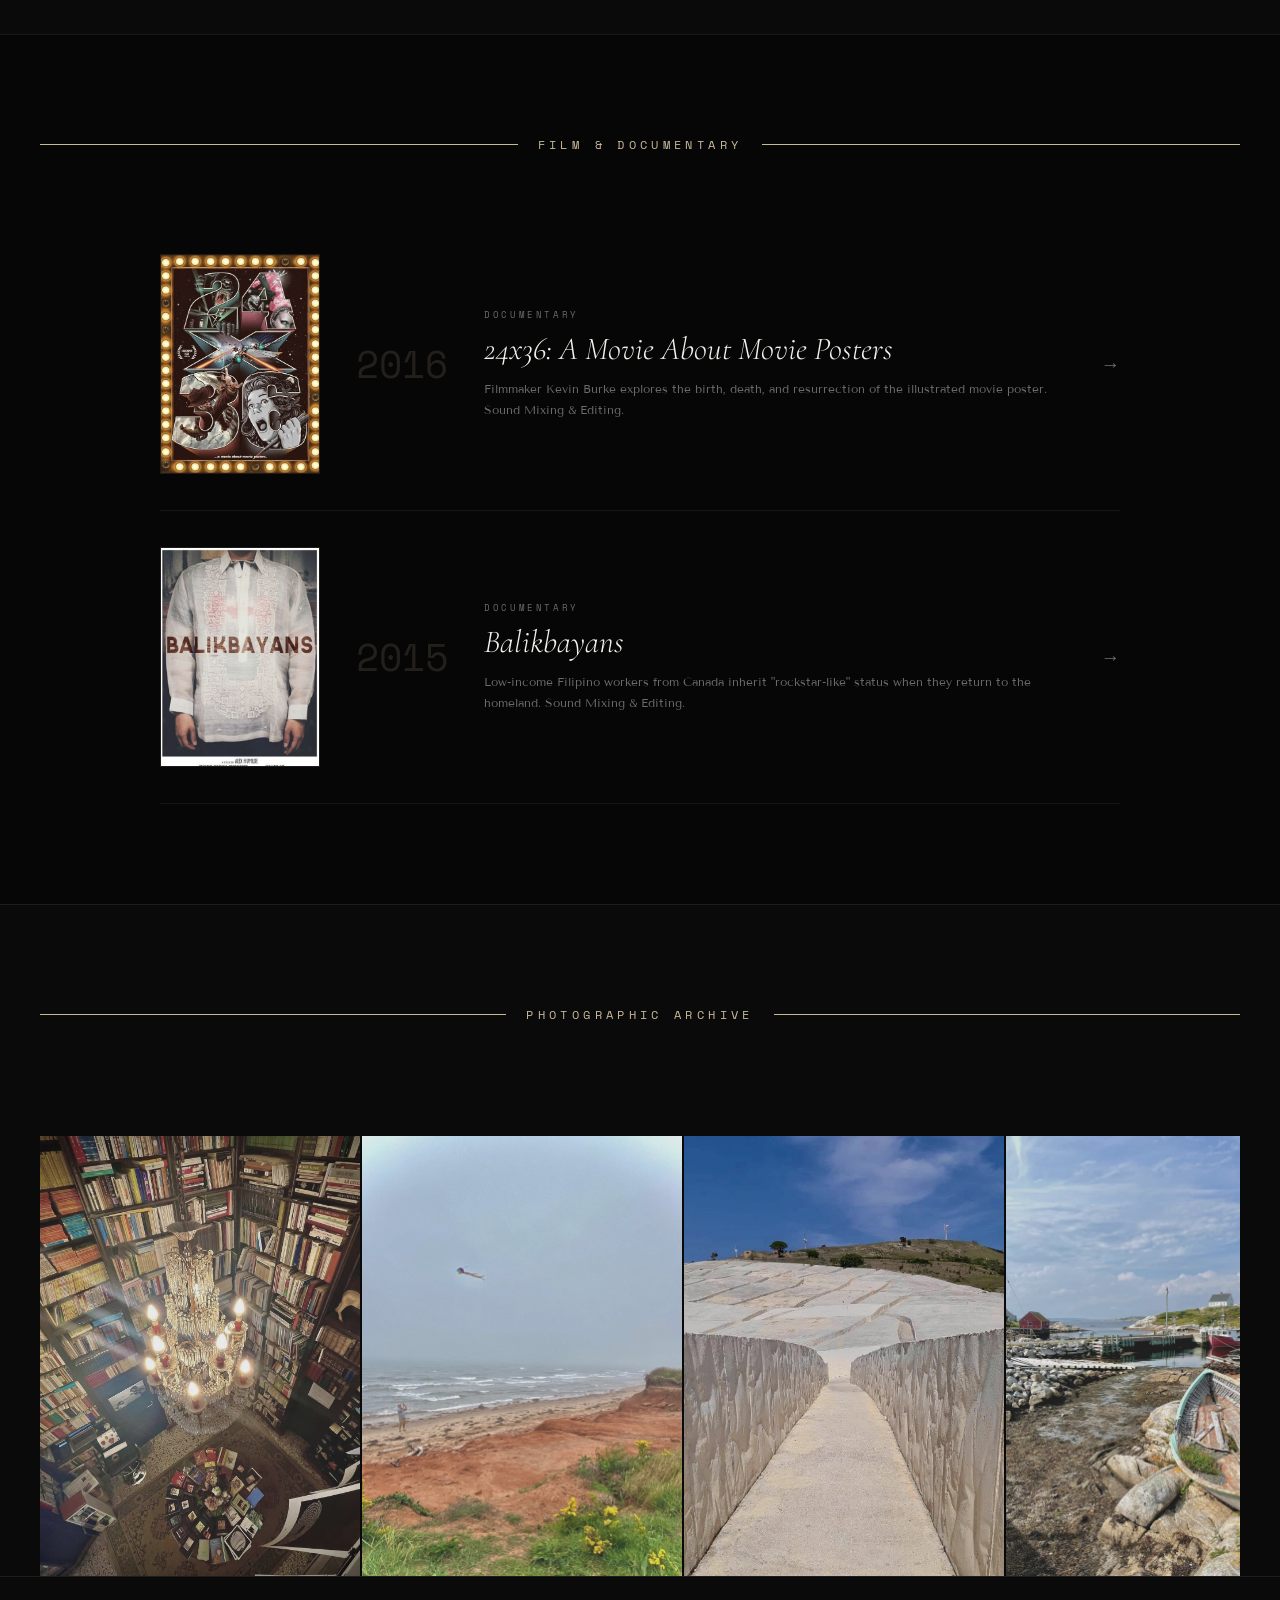
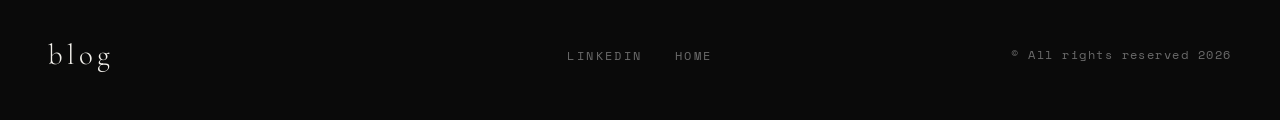
==== commit 32839f23: "Update blog.html" ====
--- a/blog.html
+++ b/blog.html
@@ -697,7 +697,7 @@
   <div class="footer-brand">blog</div>
   <ul class="footer-links">
     <li><a href="https://linkedin.com/in/alexcalo" target="_blank" rel="noopener">LinkedIn</a></li>
-    <li><a href="index.html">Website</a></li>
+    <li><a href="index.html">Home</a></li>
   </ul>
   <p class="footer-copy">© All rights reserved 2026</p>
 </footer>
